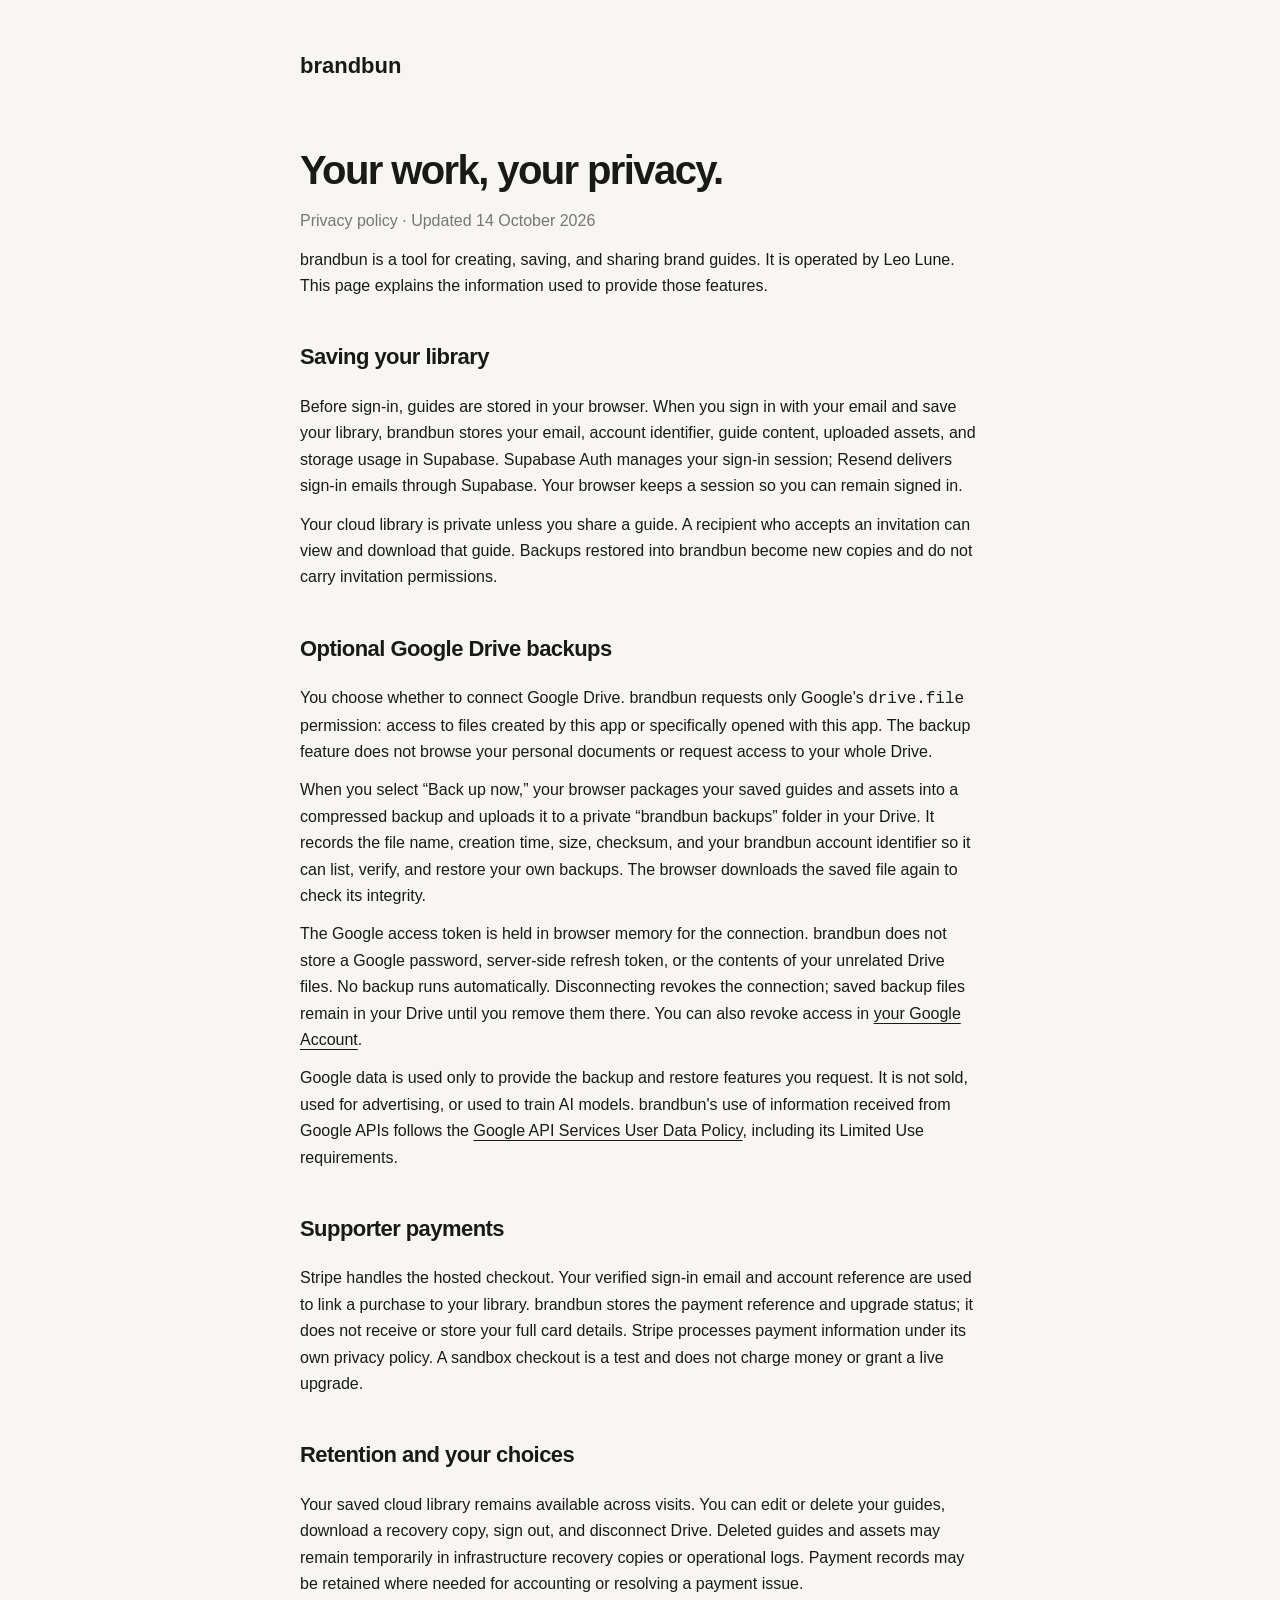
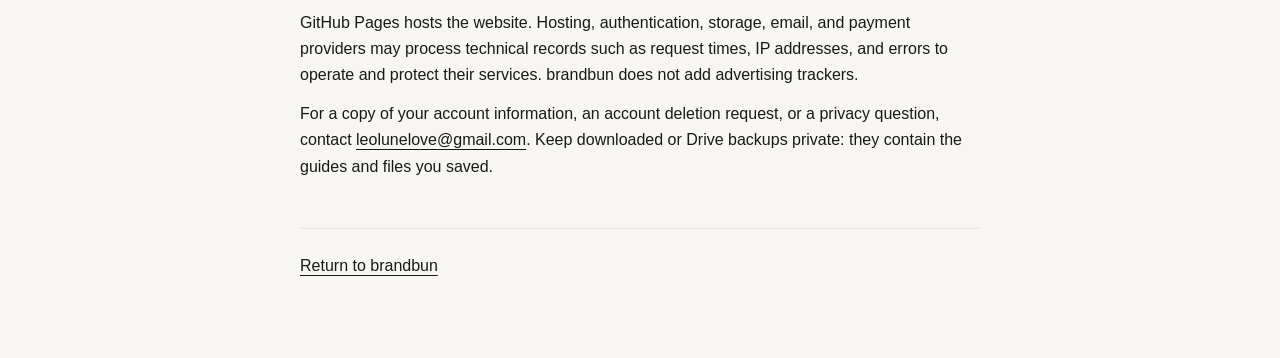
==== privacy.html @ 43c2884b "Explain privacy and restricted Drive backups" ====
<!doctype html>
<html lang="en"><head><meta charset="utf-8"><meta name="viewport" content="width=device-width,initial-scale=1"><meta name="referrer" content="no-referrer"><title>Privacy — brandbun</title><link rel="icon" href="/brandbun-ink.png"><style>body{margin:0;background:#f7f6f3;color:#191917;font:16px/1.65 -apple-system,BlinkMacSystemFont,"Segoe UI",sans-serif}main{max-width:680px;margin:auto;padding:48px 24px 80px}a{color:inherit;text-underline-offset:4px}nav{margin-bottom:64px}nav a{text-decoration:none;font-weight:700;font-size:22px}h1{font-size:40px;letter-spacing:-.04em;line-height:1.1;margin:0 0 16px}h2{font-size:22px;letter-spacing:-.025em;margin-top:40px}p{margin:12px 0}.muted{color:#767676}footer{margin-top:48px;padding-top:24px;border-top:1px solid #0001}@media(max-width:480px){main{padding:24px 20px 48px}nav{margin-bottom:48px}h1{font-size:34px}}</style></head>
<body><main><nav><a href="/">brandbun</a></nav><h1>Your work, your privacy.</h1><p class="muted">Privacy policy · Updated 14 October 2026</p><p>brandbun is a tool for creating, saving, and sharing brand guides. It is operated by Leo Lune. This page explains the information used to provide those features.</p>
<h2>Saving your library</h2><p>Before sign-in, guides are stored in your browser. When you sign in with your email and save your library, brandbun stores your email, account identifier, guide content, uploaded assets, and storage usage in Supabase. Supabase Auth manages your sign-in session; Resend delivers sign-in emails through Supabase. Your browser keeps a session so you can remain signed in.</p><p>Your cloud library is private unless you share a guide. A recipient who accepts an invitation can view and download that guide. Backups restored into brandbun become new copies and do not carry invitation permissions.</p>
<h2>Optional Google Drive backups</h2><p>You choose whether to connect Google Drive. brandbun requests only Google's <code>drive.file</code> permission: access to files created by this app or specifically opened with this app. The backup feature does not browse your personal documents or request access to your whole Drive.</p><p>When you select “Back up now,” your browser packages your saved guides and assets into a compressed backup and uploads it to a private “brandbun backups” folder in your Drive. It records the file name, creation time, size, checksum, and your brandbun account identifier so it can list, verify, and restore your own backups. The browser downloads the saved file again to check its integrity.</p><p>The Google access token is held in browser memory for the connection. brandbun does not store a Google password, server-side refresh token, or the contents of your unrelated Drive files. No backup runs automatically. Disconnecting revokes the connection; saved backup files remain in your Drive until you remove them there. You can also revoke access in <a href="https://myaccount.google.com/connections">your Google Account</a>.</p><p>Google data is used only to provide the backup and restore features you request. It is not sold, used for advertising, or used to train AI models. brandbun's use of information received from Google APIs follows the <a href="https://developers.google.com/terms/api-services-user-data-policy">Google API Services User Data Policy</a>, including its Limited Use requirements.</p>
<h2>Supporter payments</h2><p>Stripe handles the hosted checkout. Your verified sign-in email and account reference are used to link a purchase to your library. brandbun stores the payment reference and upgrade status; it does not receive or store your full card details. Stripe processes payment information under its own privacy policy. A sandbox checkout is a test and does not charge money or grant a live upgrade.</p>
<h2>Retention and your choices</h2><p>Your saved cloud library remains available across visits. You can edit or delete your guides, download a recovery copy, sign out, and disconnect Drive. Deleted guides and assets may remain temporarily in infrastructure recovery copies or operational logs. Payment records may be retained where needed for accounting or resolving a payment issue.</p><p>GitHub Pages hosts the website. Hosting, authentication, storage, email, and payment providers may process technical records such as request times, IP addresses, and errors to operate and protect their services. brandbun does not add advertising trackers.</p><p>For a copy of your account information, an account deletion request, or a privacy question, contact <a href="mailto:leolunelove@gmail.com">leolunelove@gmail.com</a>. Keep downloaded or Drive backups private: they contain the guides and files you saved.</p><footer><a href="/">Return to brandbun</a></footer></main></body></html>
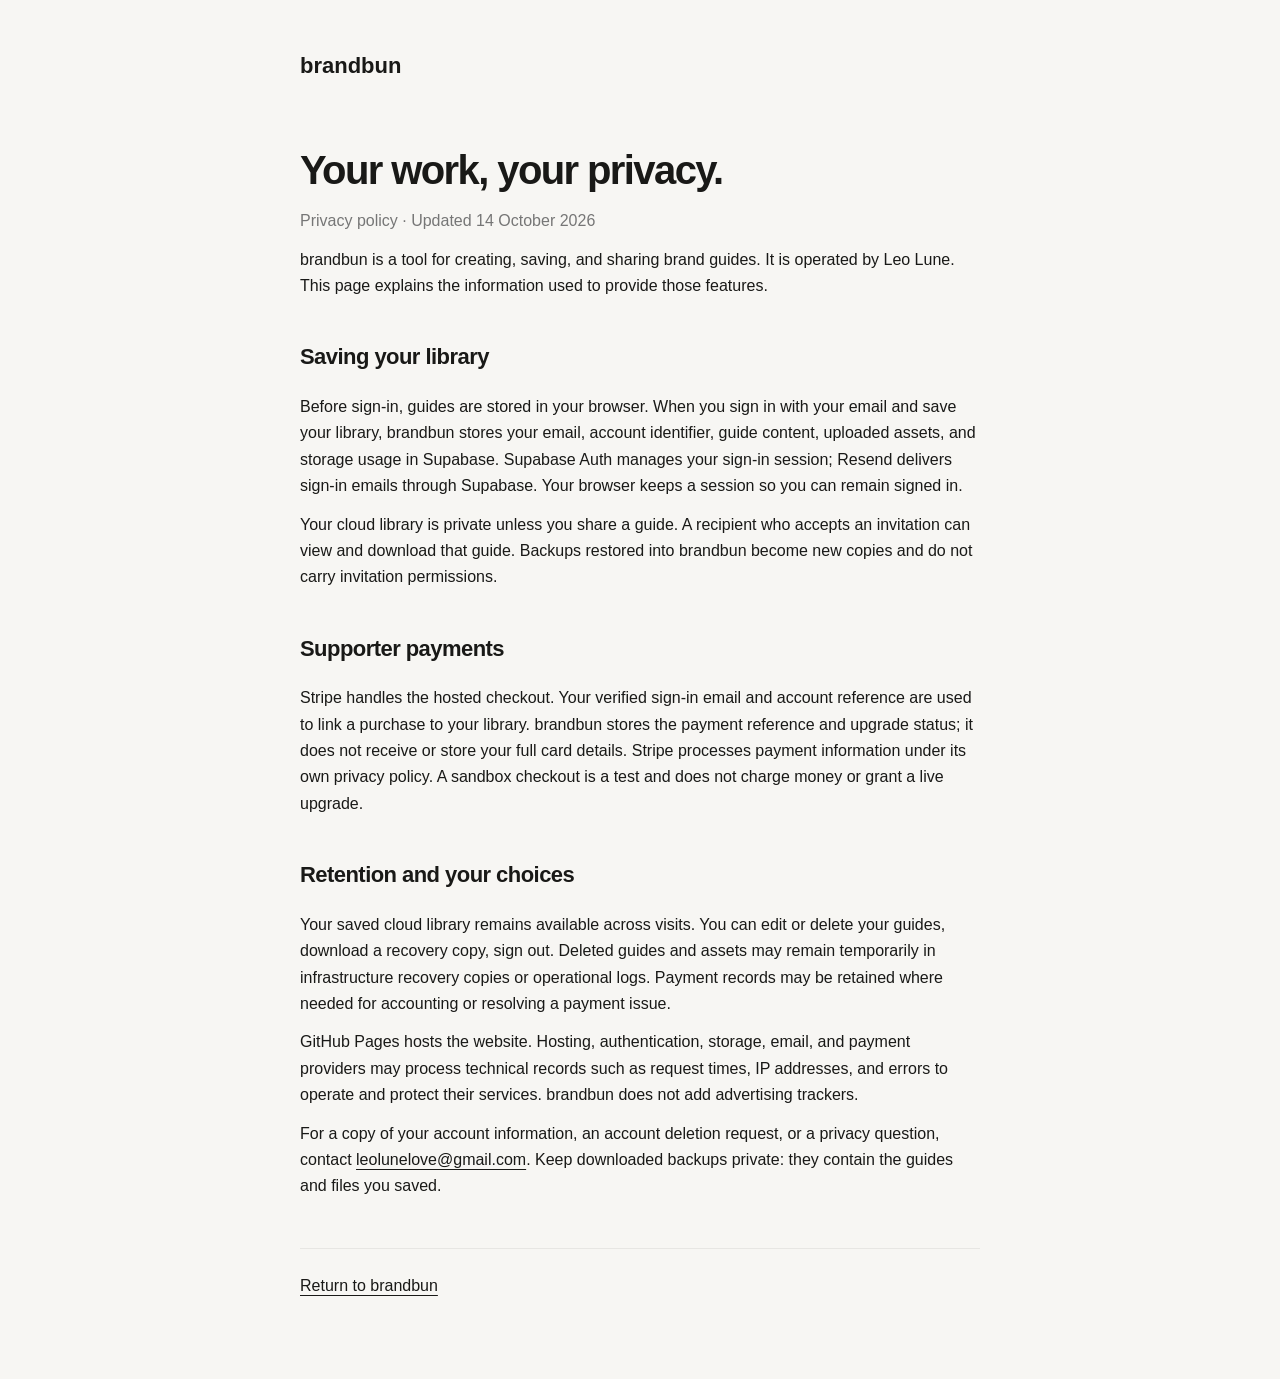
==== commit 287eaee6: "Remove Google Drive integration" ====
--- a/privacy.html
+++ b/privacy.html
@@ -2,6 +2,5 @@
 <html lang="en"><head><meta charset="utf-8"><meta name="viewport" content="width=device-width,initial-scale=1"><meta name="referrer" content="no-referrer"><title>Privacy — brandbun</title><link rel="icon" href="/brandbun-ink.png"><style>body{margin:0;background:#f7f6f3;color:#191917;font:16px/1.65 -apple-system,BlinkMacSystemFont,"Segoe UI",sans-serif}main{max-width:680px;margin:auto;padding:48px 24px 80px}a{color:inherit;text-underline-offset:4px}nav{margin-bottom:64px}nav a{text-decoration:none;font-weight:700;font-size:22px}h1{font-size:40px;letter-spacing:-.04em;line-height:1.1;margin:0 0 16px}h2{font-size:22px;letter-spacing:-.025em;margin-top:40px}p{margin:12px 0}.muted{color:#767676}footer{margin-top:48px;padding-top:24px;border-top:1px solid #0001}@media(max-width:480px){main{padding:24px 20px 48px}nav{margin-bottom:48px}h1{font-size:34px}}</style></head>
 <body><main><nav><a href="/">brandbun</a></nav><h1>Your work, your privacy.</h1><p class="muted">Privacy policy · Updated 14 October 2026</p><p>brandbun is a tool for creating, saving, and sharing brand guides. It is operated by Leo Lune. This page explains the information used to provide those features.</p>
 <h2>Saving your library</h2><p>Before sign-in, guides are stored in your browser. When you sign in with your email and save your library, brandbun stores your email, account identifier, guide content, uploaded assets, and storage usage in Supabase. Supabase Auth manages your sign-in session; Resend delivers sign-in emails through Supabase. Your browser keeps a session so you can remain signed in.</p><p>Your cloud library is private unless you share a guide. A recipient who accepts an invitation can view and download that guide. Backups restored into brandbun become new copies and do not carry invitation permissions.</p>
-<h2>Optional Google Drive backups</h2><p>You choose whether to connect Google Drive. brandbun requests only Google's <code>drive.file</code> permission: access to files created by this app or specifically opened with this app. The backup feature does not browse your personal documents or request access to your whole Drive.</p><p>When you select “Back up now,” your browser packages your saved guides and assets into a compressed backup and uploads it to a private “brandbun backups” folder in your Drive. It records the file name, creation time, size, checksum, and your brandbun account identifier so it can list, verify, and restore your own backups. The browser downloads the saved file again to check its integrity.</p><p>The Google access token is held in browser memory for the connection. brandbun does not store a Google password, server-side refresh token, or the contents of your unrelated Drive files. No backup runs automatically. Disconnecting revokes the connection; saved backup files remain in your Drive until you remove them there. You can also revoke access in <a href="https://myaccount.google.com/connections">your Google Account</a>.</p><p>Google data is used only to provide the backup and restore features you request. It is not sold, used for advertising, or used to train AI models. brandbun's use of information received from Google APIs follows the <a href="https://developers.google.com/terms/api-services-user-data-policy">Google API Services User Data Policy</a>, including its Limited Use requirements.</p>
 <h2>Supporter payments</h2><p>Stripe handles the hosted checkout. Your verified sign-in email and account reference are used to link a purchase to your library. brandbun stores the payment reference and upgrade status; it does not receive or store your full card details. Stripe processes payment information under its own privacy policy. A sandbox checkout is a test and does not charge money or grant a live upgrade.</p>
-<h2>Retention and your choices</h2><p>Your saved cloud library remains available across visits. You can edit or delete your guides, download a recovery copy, sign out, and disconnect Drive. Deleted guides and assets may remain temporarily in infrastructure recovery copies or operational logs. Payment records may be retained where needed for accounting or resolving a payment issue.</p><p>GitHub Pages hosts the website. Hosting, authentication, storage, email, and payment providers may process technical records such as request times, IP addresses, and errors to operate and protect their services. brandbun does not add advertising trackers.</p><p>For a copy of your account information, an account deletion request, or a privacy question, contact <a href="mailto:leolunelove@gmail.com">leolunelove@gmail.com</a>. Keep downloaded or Drive backups private: they contain the guides and files you saved.</p><footer><a href="/">Return to brandbun</a></footer></main></body></html>
+<h2>Retention and your choices</h2><p>Your saved cloud library remains available across visits. You can edit or delete your guides, download a recovery copy, sign out. Deleted guides and assets may remain temporarily in infrastructure recovery copies or operational logs. Payment records may be retained where needed for accounting or resolving a payment issue.</p><p>GitHub Pages hosts the website. Hosting, authentication, storage, email, and payment providers may process technical records such as request times, IP addresses, and errors to operate and protect their services. brandbun does not add advertising trackers.</p><p>For a copy of your account information, an account deletion request, or a privacy question, contact <a href="mailto:leolunelove@gmail.com">leolunelove@gmail.com</a>. Keep downloaded backups private: they contain the guides and files you saved.</p><footer><a href="/">Return to brandbun</a></footer></main></body></html>
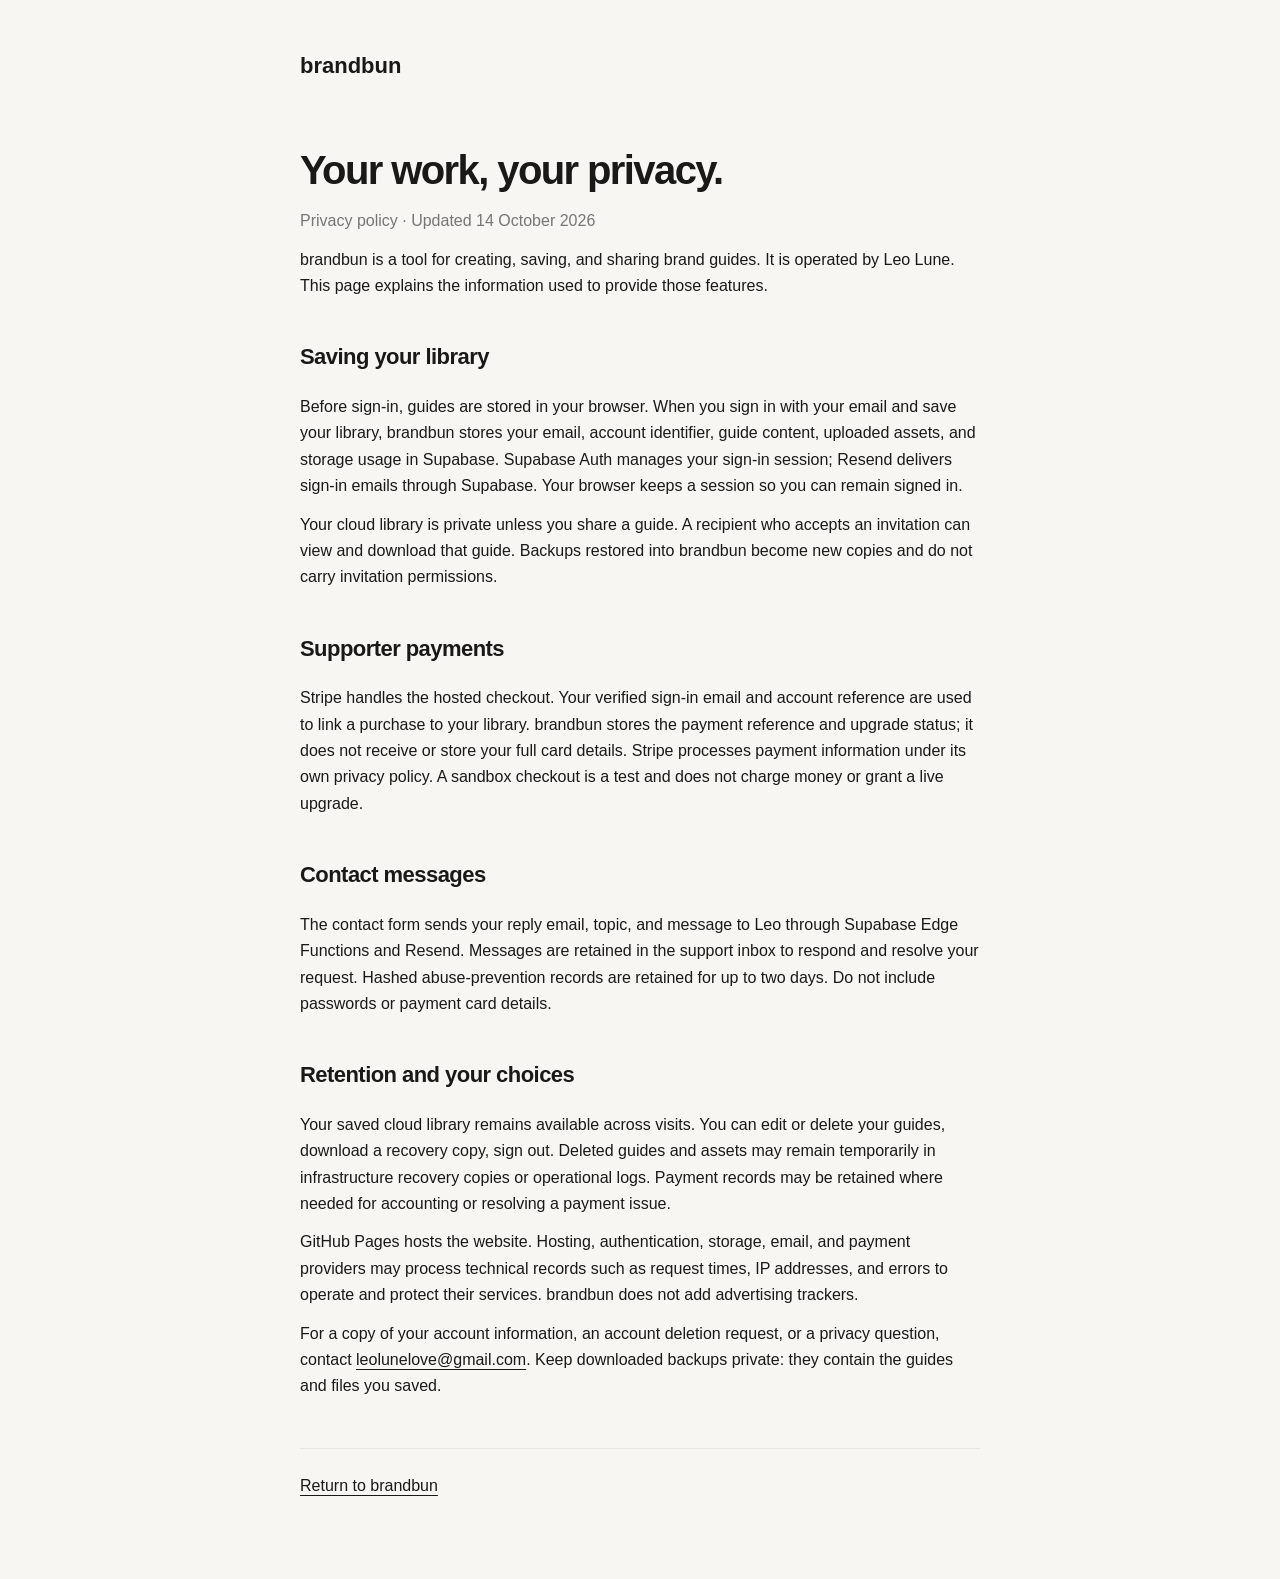
==== commit 7e9dd2eb: "Send contact messages directly with bounded server delivery" ====
--- a/privacy.html
+++ b/privacy.html
@@ -1,6 +1,6 @@
 <!doctype html>
-<html lang="en"><head><meta charset="utf-8"><meta name="viewport" content="width=device-width,initial-scale=1"><meta name="referrer" content="no-referrer"><title>Privacy — brandbun</title><link rel="icon" href="/brandbun-ink.png"><style>body{margin:0;background:#f7f6f3;color:#191917;font:16px/1.65 -apple-system,BlinkMacSystemFont,"Segoe UI",sans-serif}main{max-width:680px;margin:auto;padding:48px 24px 80px}a{color:inherit;text-underline-offset:4px}nav{margin-bottom:64px}nav a{text-decoration:none;font-weight:700;font-size:22px}h1{font-size:40px;letter-spacing:-.04em;line-height:1.1;margin:0 0 16px}h2{font-size:22px;letter-spacing:-.025em;margin-top:40px}p{margin:12px 0}.muted{color:#767676}footer{margin-top:48px;padding-top:24px;border-top:1px solid #0001}@media(max-width:480px){main{padding:24px 20px 48px}nav{margin-bottom:48px}h1{font-size:34px}}</style></head>
+<html lang="en"><head><meta charset="utf-8"><meta name="viewport" content="width=device-width,initial-scale=1"><meta name="referrer" content="no-referrer"><title>Privacy — brandbun</title><link rel="icon" href="/brandbun-ink-v2.png"><style>body{margin:0;background:#f7f6f3;color:#191917;font:16px/1.65 -apple-system,BlinkMacSystemFont,"Segoe UI",sans-serif}main{max-width:680px;margin:auto;padding:48px 24px 80px}a{color:inherit;text-underline-offset:4px}nav{margin-bottom:64px}nav a{text-decoration:none;font-weight:700;font-size:22px}h1{font-size:40px;letter-spacing:-.04em;line-height:1.1;margin:0 0 16px}h2{font-size:22px;letter-spacing:-.025em;margin-top:40px}p{margin:12px 0}.muted{color:#767676}footer{margin-top:48px;padding-top:24px;border-top:1px solid #0001}@media(max-width:480px){main{padding:24px 20px 48px}nav{margin-bottom:48px}h1{font-size:34px}}</style></head>
 <body><main><nav><a href="/">brandbun</a></nav><h1>Your work, your privacy.</h1><p class="muted">Privacy policy · Updated 14 October 2026</p><p>brandbun is a tool for creating, saving, and sharing brand guides. It is operated by Leo Lune. This page explains the information used to provide those features.</p>
 <h2>Saving your library</h2><p>Before sign-in, guides are stored in your browser. When you sign in with your email and save your library, brandbun stores your email, account identifier, guide content, uploaded assets, and storage usage in Supabase. Supabase Auth manages your sign-in session; Resend delivers sign-in emails through Supabase. Your browser keeps a session so you can remain signed in.</p><p>Your cloud library is private unless you share a guide. A recipient who accepts an invitation can view and download that guide. Backups restored into brandbun become new copies and do not carry invitation permissions.</p>
 <h2>Supporter payments</h2><p>Stripe handles the hosted checkout. Your verified sign-in email and account reference are used to link a purchase to your library. brandbun stores the payment reference and upgrade status; it does not receive or store your full card details. Stripe processes payment information under its own privacy policy. A sandbox checkout is a test and does not charge money or grant a live upgrade.</p>
-<h2>Retention and your choices</h2><p>Your saved cloud library remains available across visits. You can edit or delete your guides, download a recovery copy, sign out. Deleted guides and assets may remain temporarily in infrastructure recovery copies or operational logs. Payment records may be retained where needed for accounting or resolving a payment issue.</p><p>GitHub Pages hosts the website. Hosting, authentication, storage, email, and payment providers may process technical records such as request times, IP addresses, and errors to operate and protect their services. brandbun does not add advertising trackers.</p><p>For a copy of your account information, an account deletion request, or a privacy question, contact <a href="mailto:leolunelove@gmail.com">leolunelove@gmail.com</a>. Keep downloaded backups private: they contain the guides and files you saved.</p><footer><a href="/">Return to brandbun</a></footer></main></body></html>
+<h2>Contact messages</h2><p>The contact form sends your reply email, topic, and message to Leo through Supabase Edge Functions and Resend. Messages are retained in the support inbox to respond and resolve your request. Hashed abuse-prevention records are retained for up to two days. Do not include passwords or payment card details.</p><h2>Retention and your choices</h2><p>Your saved cloud library remains available across visits. You can edit or delete your guides, download a recovery copy, sign out. Deleted guides and assets may remain temporarily in infrastructure recovery copies or operational logs. Payment records may be retained where needed for accounting or resolving a payment issue.</p><p>GitHub Pages hosts the website. Hosting, authentication, storage, email, and payment providers may process technical records such as request times, IP addresses, and errors to operate and protect their services. brandbun does not add advertising trackers.</p><p>For a copy of your account information, an account deletion request, or a privacy question, contact <a href="mailto:leolunelove@gmail.com">leolunelove@gmail.com</a>. Keep downloaded backups private: they contain the guides and files you saved.</p><footer><a href="/">Return to brandbun</a></footer></main></body></html>
